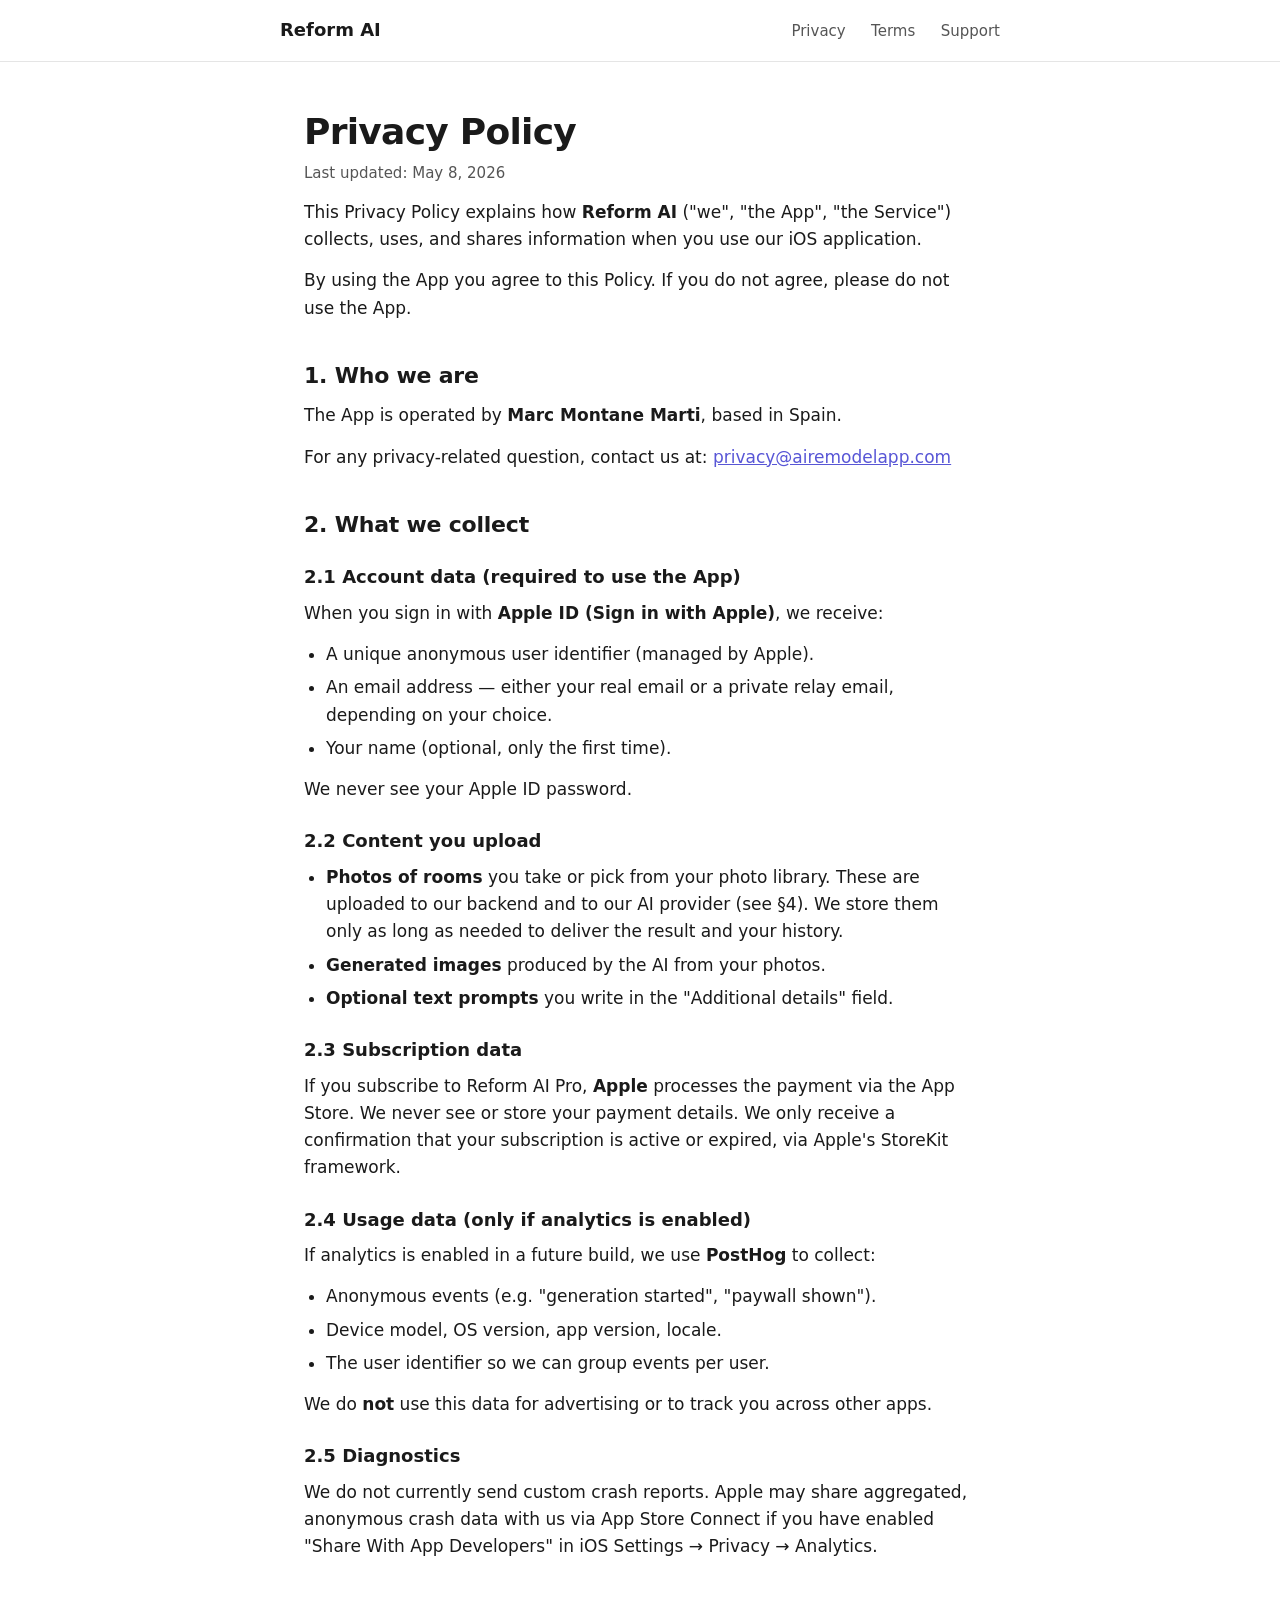
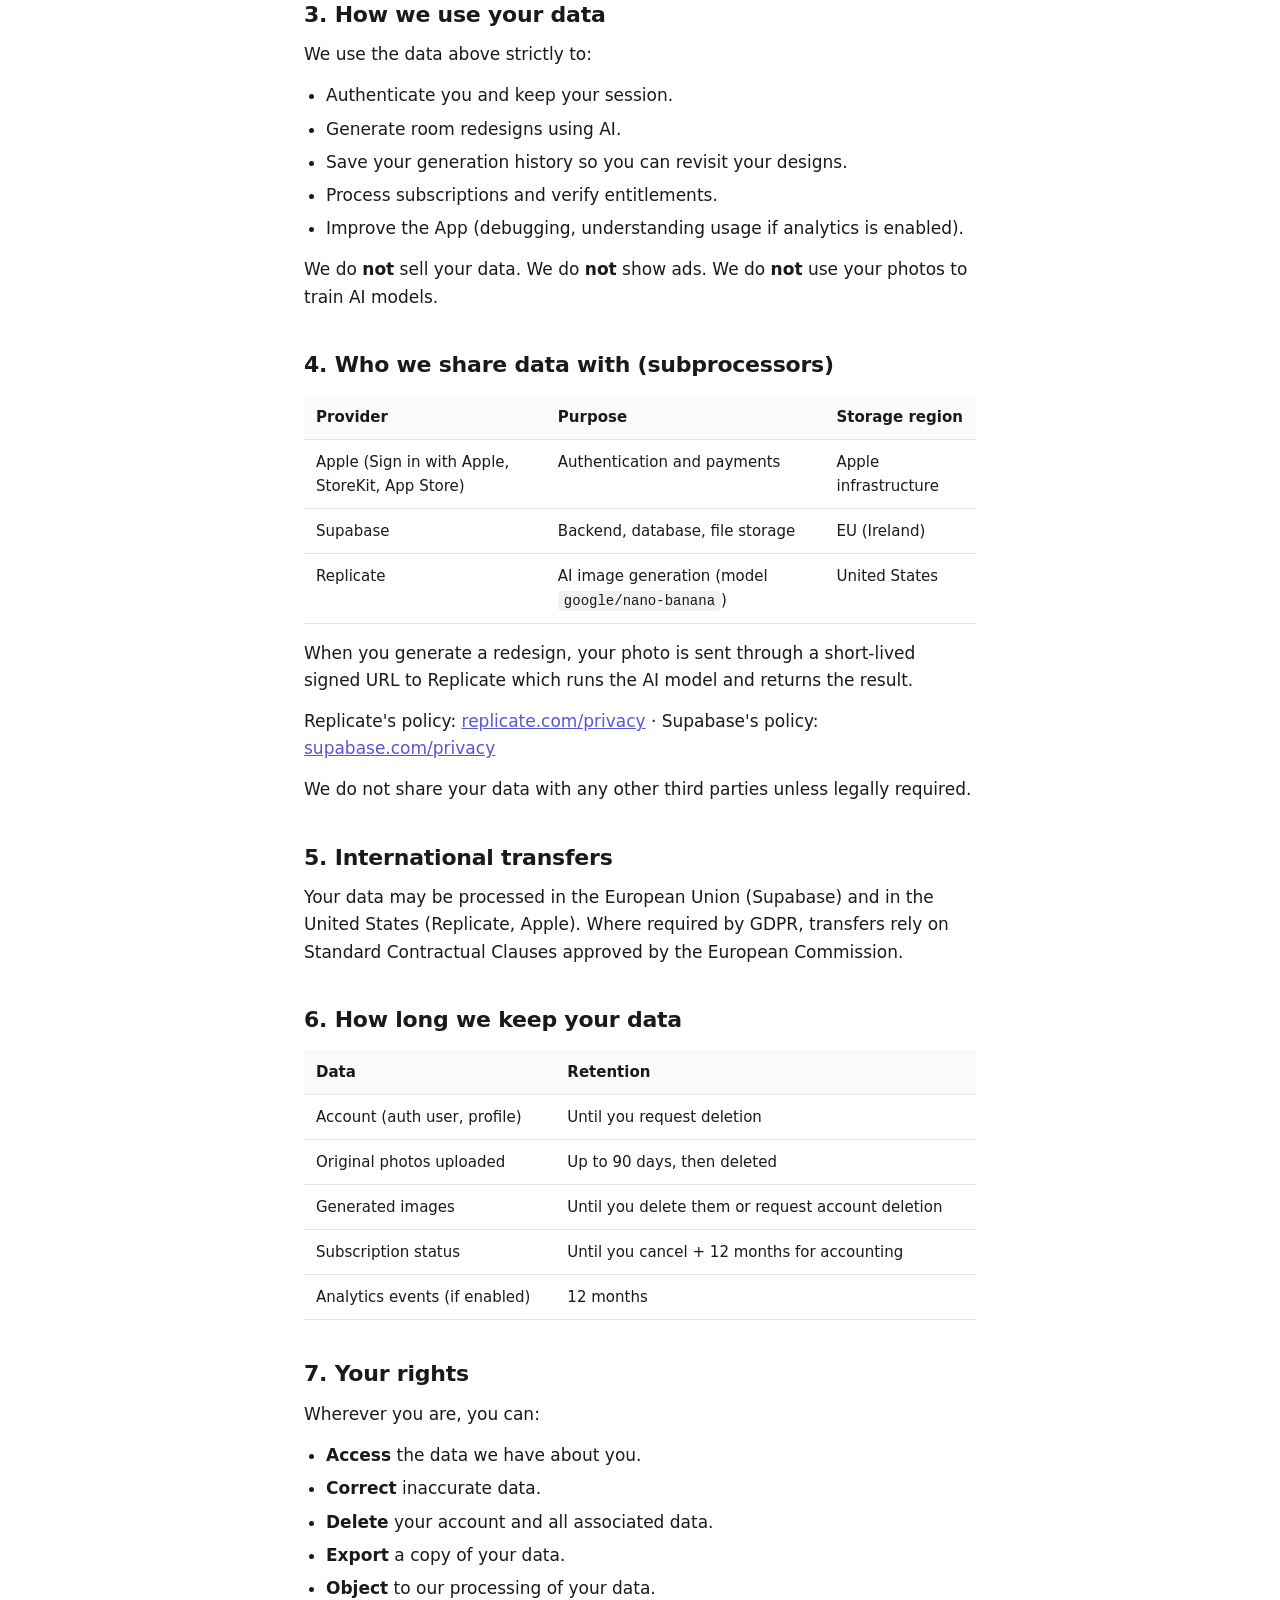
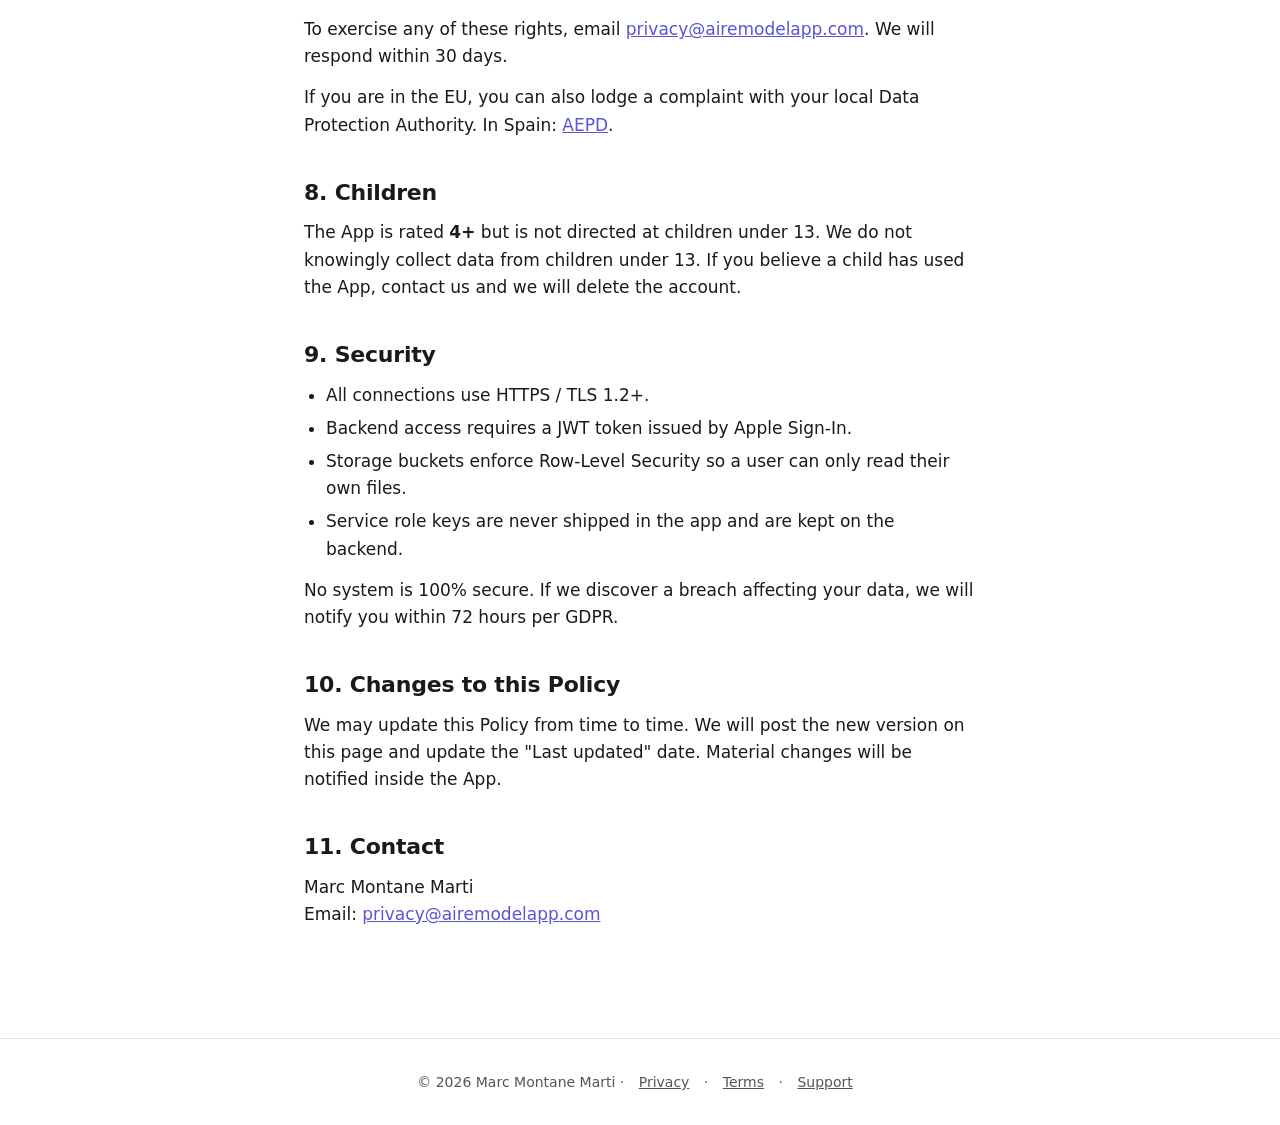
==== privacy.html @ 20fbcc5d "Initial public marketing site for Reform AI" ====
<!DOCTYPE html>
<html lang="en">
<head>
  <meta charset="UTF-8">
  <meta name="viewport" content="width=device-width, initial-scale=1.0">
  <title>Privacy Policy — Reform AI</title>
  <link rel="stylesheet" href="style.css">
</head>
<body>
  <header class="site-header">
    <div class="inner">
      <a href="index.html" class="brand">Reform AI</a>
      <nav>
        <a href="privacy.html">Privacy</a>
        <a href="terms.html">Terms</a>
        <a href="support.html">Support</a>
      </nav>
    </div>
  </header>

  <main class="container">
    <h1>Privacy Policy</h1>
    <p class="muted">Last updated: May 8, 2026</p>

    <p>This Privacy Policy explains how <strong>Reform AI</strong> ("we", "the App", "the Service") collects, uses, and shares information when you use our iOS application.</p>
    <p>By using the App you agree to this Policy. If you do not agree, please do not use the App.</p>

    <h2>1. Who we are</h2>
    <p>The App is operated by <strong>Marc Montane Marti</strong>, based in Spain.</p>
    <p>For any privacy-related question, contact us at: <a href="mailto:privacy@airemodelapp.com">privacy@airemodelapp.com</a></p>

    <h2>2. What we collect</h2>

    <h3>2.1 Account data (required to use the App)</h3>
    <p>When you sign in with <strong>Apple ID (Sign in with Apple)</strong>, we receive:</p>
    <ul>
      <li>A unique anonymous user identifier (managed by Apple).</li>
      <li>An email address — either your real email or a private relay email, depending on your choice.</li>
      <li>Your name (optional, only the first time).</li>
    </ul>
    <p>We never see your Apple ID password.</p>

    <h3>2.2 Content you upload</h3>
    <ul>
      <li><strong>Photos of rooms</strong> you take or pick from your photo library. These are uploaded to our backend and to our AI provider (see §4). We store them only as long as needed to deliver the result and your history.</li>
      <li><strong>Generated images</strong> produced by the AI from your photos.</li>
      <li><strong>Optional text prompts</strong> you write in the "Additional details" field.</li>
    </ul>

    <h3>2.3 Subscription data</h3>
    <p>If you subscribe to Reform AI Pro, <strong>Apple</strong> processes the payment via the App Store. We never see or store your payment details. We only receive a confirmation that your subscription is active or expired, via Apple's StoreKit framework.</p>

    <h3>2.4 Usage data (only if analytics is enabled)</h3>
    <p>If analytics is enabled in a future build, we use <strong>PostHog</strong> to collect:</p>
    <ul>
      <li>Anonymous events (e.g. "generation started", "paywall shown").</li>
      <li>Device model, OS version, app version, locale.</li>
      <li>The user identifier so we can group events per user.</li>
    </ul>
    <p>We do <strong>not</strong> use this data for advertising or to track you across other apps.</p>

    <h3>2.5 Diagnostics</h3>
    <p>We do not currently send custom crash reports. Apple may share aggregated, anonymous crash data with us via App Store Connect if you have enabled "Share With App Developers" in iOS Settings → Privacy → Analytics.</p>

    <h2>3. How we use your data</h2>
    <p>We use the data above strictly to:</p>
    <ul>
      <li>Authenticate you and keep your session.</li>
      <li>Generate room redesigns using AI.</li>
      <li>Save your generation history so you can revisit your designs.</li>
      <li>Process subscriptions and verify entitlements.</li>
      <li>Improve the App (debugging, understanding usage if analytics is enabled).</li>
    </ul>
    <p>We do <strong>not</strong> sell your data. We do <strong>not</strong> show ads. We do <strong>not</strong> use your photos to train AI models.</p>

    <h2>4. Who we share data with (subprocessors)</h2>
    <table>
      <thead>
        <tr><th>Provider</th><th>Purpose</th><th>Storage region</th></tr>
      </thead>
      <tbody>
        <tr><td>Apple (Sign in with Apple, StoreKit, App Store)</td><td>Authentication and payments</td><td>Apple infrastructure</td></tr>
        <tr><td>Supabase</td><td>Backend, database, file storage</td><td>EU (Ireland)</td></tr>
        <tr><td>Replicate</td><td>AI image generation (model <code>google/nano-banana</code>)</td><td>United States</td></tr>
      </tbody>
    </table>
    <p>When you generate a redesign, your photo is sent through a short-lived signed URL to Replicate which runs the AI model and returns the result.</p>
    <p>Replicate's policy: <a href="https://replicate.com/privacy">replicate.com/privacy</a> · Supabase's policy: <a href="https://supabase.com/privacy">supabase.com/privacy</a></p>
    <p>We do not share your data with any other third parties unless legally required.</p>

    <h2>5. International transfers</h2>
    <p>Your data may be processed in the European Union (Supabase) and in the United States (Replicate, Apple). Where required by GDPR, transfers rely on Standard Contractual Clauses approved by the European Commission.</p>

    <h2>6. How long we keep your data</h2>
    <table>
      <thead><tr><th>Data</th><th>Retention</th></tr></thead>
      <tbody>
        <tr><td>Account (auth user, profile)</td><td>Until you request deletion</td></tr>
        <tr><td>Original photos uploaded</td><td>Up to 90 days, then deleted</td></tr>
        <tr><td>Generated images</td><td>Until you delete them or request account deletion</td></tr>
        <tr><td>Subscription status</td><td>Until you cancel + 12 months for accounting</td></tr>
        <tr><td>Analytics events (if enabled)</td><td>12 months</td></tr>
      </tbody>
    </table>

    <h2>7. Your rights</h2>
    <p>Wherever you are, you can:</p>
    <ul>
      <li><strong>Access</strong> the data we have about you.</li>
      <li><strong>Correct</strong> inaccurate data.</li>
      <li><strong>Delete</strong> your account and all associated data.</li>
      <li><strong>Export</strong> a copy of your data.</li>
      <li><strong>Object</strong> to our processing of your data.</li>
    </ul>
    <p>To exercise any of these rights, email <a href="mailto:privacy@airemodelapp.com">privacy@airemodelapp.com</a>. We will respond within 30 days.</p>
    <p>If you are in the EU, you can also lodge a complaint with your local Data Protection Authority. In Spain: <a href="https://www.aepd.es">AEPD</a>.</p>

    <h2>8. Children</h2>
    <p>The App is rated <strong>4+</strong> but is not directed at children under 13. We do not knowingly collect data from children under 13. If you believe a child has used the App, contact us and we will delete the account.</p>

    <h2>9. Security</h2>
    <ul>
      <li>All connections use HTTPS / TLS 1.2+.</li>
      <li>Backend access requires a JWT token issued by Apple Sign-In.</li>
      <li>Storage buckets enforce Row-Level Security so a user can only read their own files.</li>
      <li>Service role keys are never shipped in the app and are kept on the backend.</li>
    </ul>
    <p>No system is 100% secure. If we discover a breach affecting your data, we will notify you within 72 hours per GDPR.</p>

    <h2>10. Changes to this Policy</h2>
    <p>We may update this Policy from time to time. We will post the new version on this page and update the "Last updated" date. Material changes will be notified inside the App.</p>

    <h2>11. Contact</h2>
    <p>Marc Montane Marti<br>Email: <a href="mailto:privacy@airemodelapp.com">privacy@airemodelapp.com</a></p>
  </main>

  <footer class="site-footer">
    © 2026 Marc Montane Marti ·
    <a href="privacy.html">Privacy</a> ·
    <a href="terms.html">Terms</a> ·
    <a href="support.html">Support</a>
  </footer>
</body>
</html>
---- style.css ----
/* Shared stylesheet for AI Remodel marketing pages */
:root {
  --bg: #ffffff;
  --fg: #1a1a1a;
  --fg-muted: #555;
  --accent: #5856d6;
  --border: #e5e5e5;
  --max-width: 720px;
  --radius: 12px;
  --font-body: -apple-system, BlinkMacSystemFont, "SF Pro Text", "Segoe UI", system-ui, sans-serif;
  --font-display: -apple-system, BlinkMacSystemFont, "SF Pro Display", system-ui, sans-serif;
}

@media (prefers-color-scheme: dark) {
  :root {
    --bg: #111;
    --fg: #f2f2f2;
    --fg-muted: #aaa;
    --border: #2a2a2a;
  }
}

* { box-sizing: border-box; }

html { -webkit-text-size-adjust: 100%; }

body {
  margin: 0;
  padding: 0;
  font-family: var(--font-body);
  font-size: 17px;
  line-height: 1.6;
  color: var(--fg);
  background: var(--bg);
}

.container {
  max-width: var(--max-width);
  margin: 0 auto;
  padding: 48px 24px 96px;
}

header.site-header {
  border-bottom: 1px solid var(--border);
  padding: 16px 24px;
  position: sticky;
  top: 0;
  background: var(--bg);
  z-index: 10;
}

header.site-header .inner {
  max-width: var(--max-width);
  margin: 0 auto;
  display: flex;
  justify-content: space-between;
  align-items: center;
  gap: 16px;
}

header.site-header a.brand {
  font-family: var(--font-display);
  font-weight: 700;
  font-size: 18px;
  color: var(--fg);
  text-decoration: none;
}

header.site-header nav a {
  color: var(--fg-muted);
  text-decoration: none;
  margin-left: 20px;
  font-size: 15px;
}

header.site-header nav a:hover { color: var(--accent); }

h1 {
  font-family: var(--font-display);
  font-size: 36px;
  line-height: 1.2;
  margin: 0 0 8px;
  letter-spacing: -0.02em;
}

h2 {
  font-family: var(--font-display);
  font-size: 22px;
  line-height: 1.3;
  margin: 40px 0 12px;
  letter-spacing: -0.01em;
}

h3 {
  font-size: 18px;
  margin: 24px 0 8px;
}

p, ul, ol {
  margin: 0 0 14px;
  color: var(--fg);
}

ul, ol { padding-left: 22px; }

li + li { margin-top: 6px; }

a { color: var(--accent); }

.muted { color: var(--fg-muted); font-size: 15px; }

.lead {
  font-size: 19px;
  color: var(--fg-muted);
  margin-bottom: 32px;
}

table {
  width: 100%;
  border-collapse: collapse;
  margin: 16px 0;
  font-size: 15px;
}

th, td {
  text-align: left;
  padding: 10px 12px;
  border-bottom: 1px solid var(--border);
  vertical-align: top;
}

th {
  font-weight: 600;
  background: rgba(0,0,0,0.02);
}

@media (prefers-color-scheme: dark) {
  th { background: rgba(255,255,255,0.03); }
}

code {
  font-family: ui-monospace, "SF Mono", Menlo, monospace;
  background: rgba(0,0,0,0.05);
  padding: 2px 6px;
  border-radius: 4px;
  font-size: 14px;
}

@media (prefers-color-scheme: dark) {
  code { background: rgba(255,255,255,0.08); }
}

hr {
  border: 0;
  border-top: 1px solid var(--border);
  margin: 32px 0;
}

footer.site-footer {
  border-top: 1px solid var(--border);
  padding: 32px 24px;
  text-align: center;
  color: var(--fg-muted);
  font-size: 14px;
}

footer.site-footer a {
  color: var(--fg-muted);
  margin: 0 10px;
}

.hero {
  text-align: center;
  padding: 64px 0 32px;
}

.hero .badge {
  display: inline-block;
  font-size: 13px;
  font-weight: 600;
  background: linear-gradient(90deg, #ff6b6b, #ffa94d, #ffd43b);
  -webkit-background-clip: text;
  background-clip: text;
  color: transparent;
  letter-spacing: 0.04em;
  text-transform: uppercase;
  margin-bottom: 16px;
}

.cta {
  display: inline-block;
  background: #000;
  color: #fff;
  padding: 12px 24px;
  border-radius: var(--radius);
  text-decoration: none;
  font-weight: 600;
  margin-top: 24px;
}

@media (prefers-color-scheme: dark) {
  .cta { background: #fff; color: #000; }
}
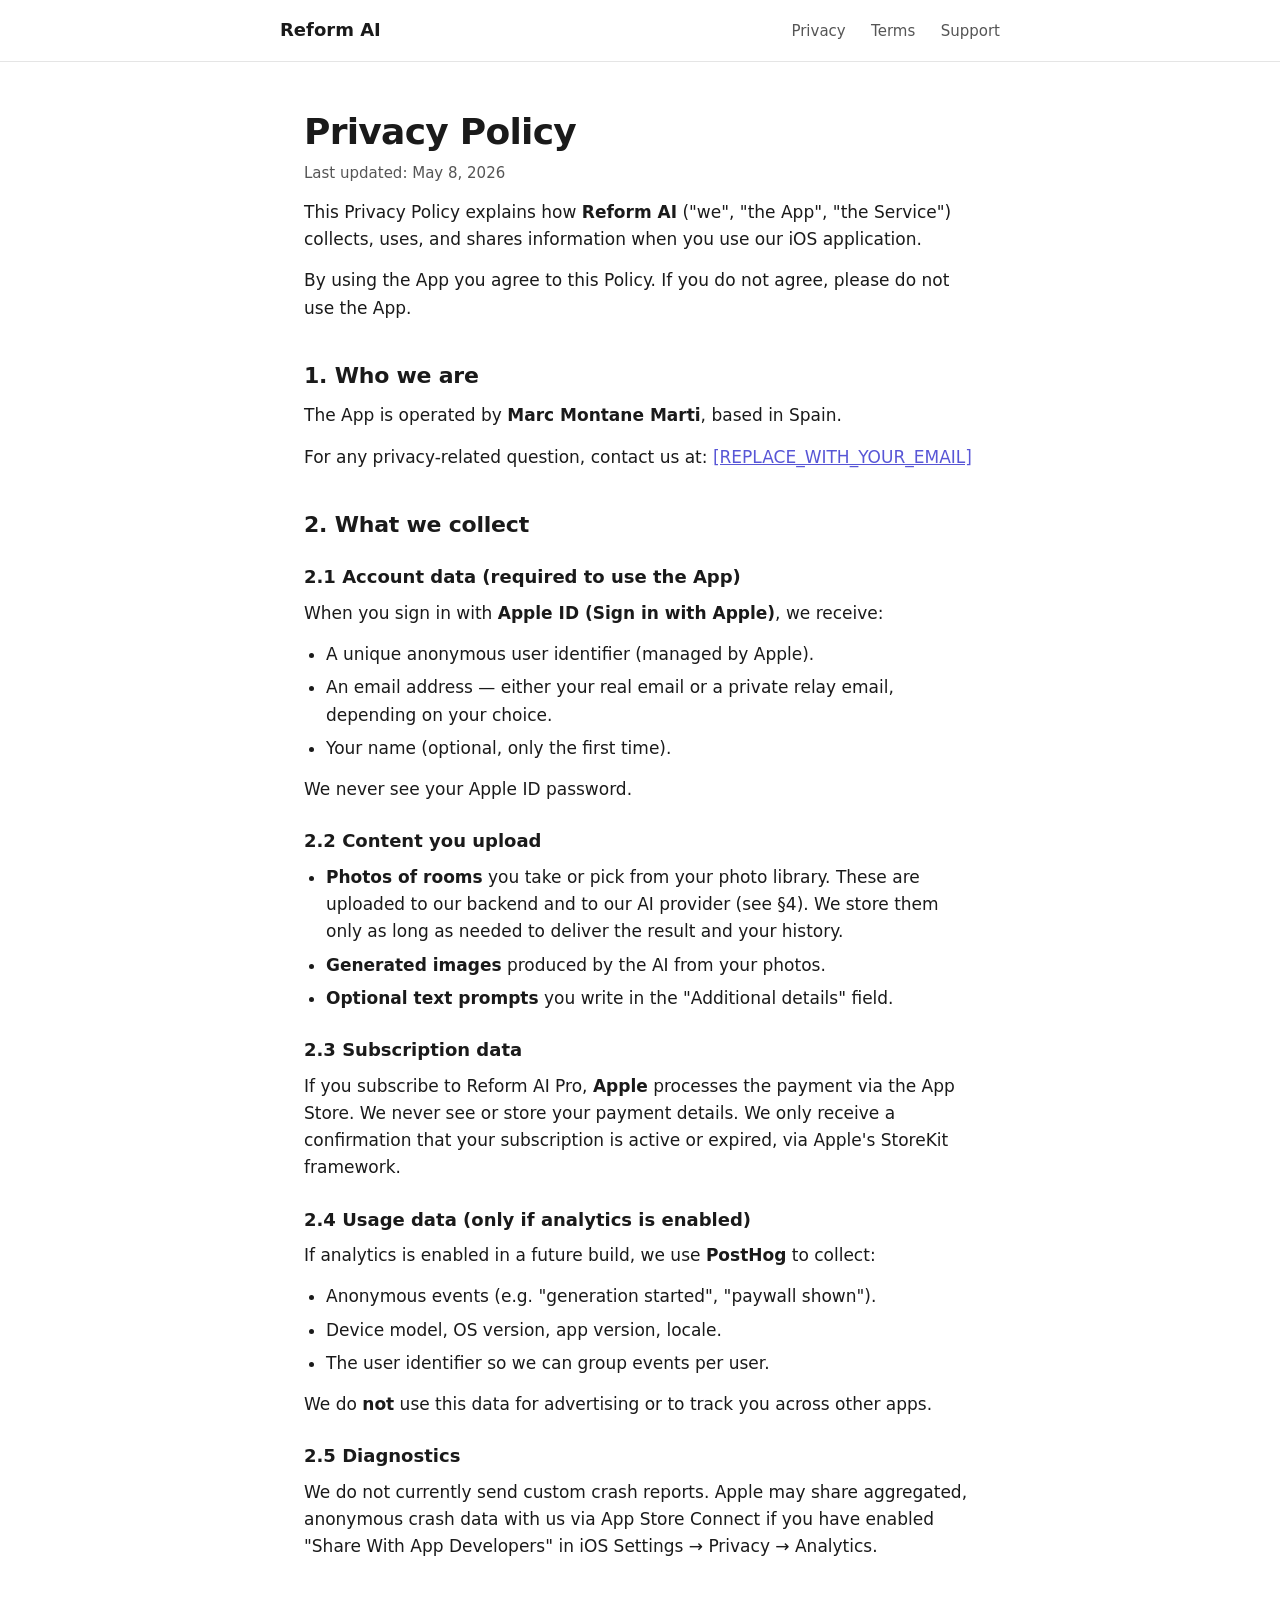
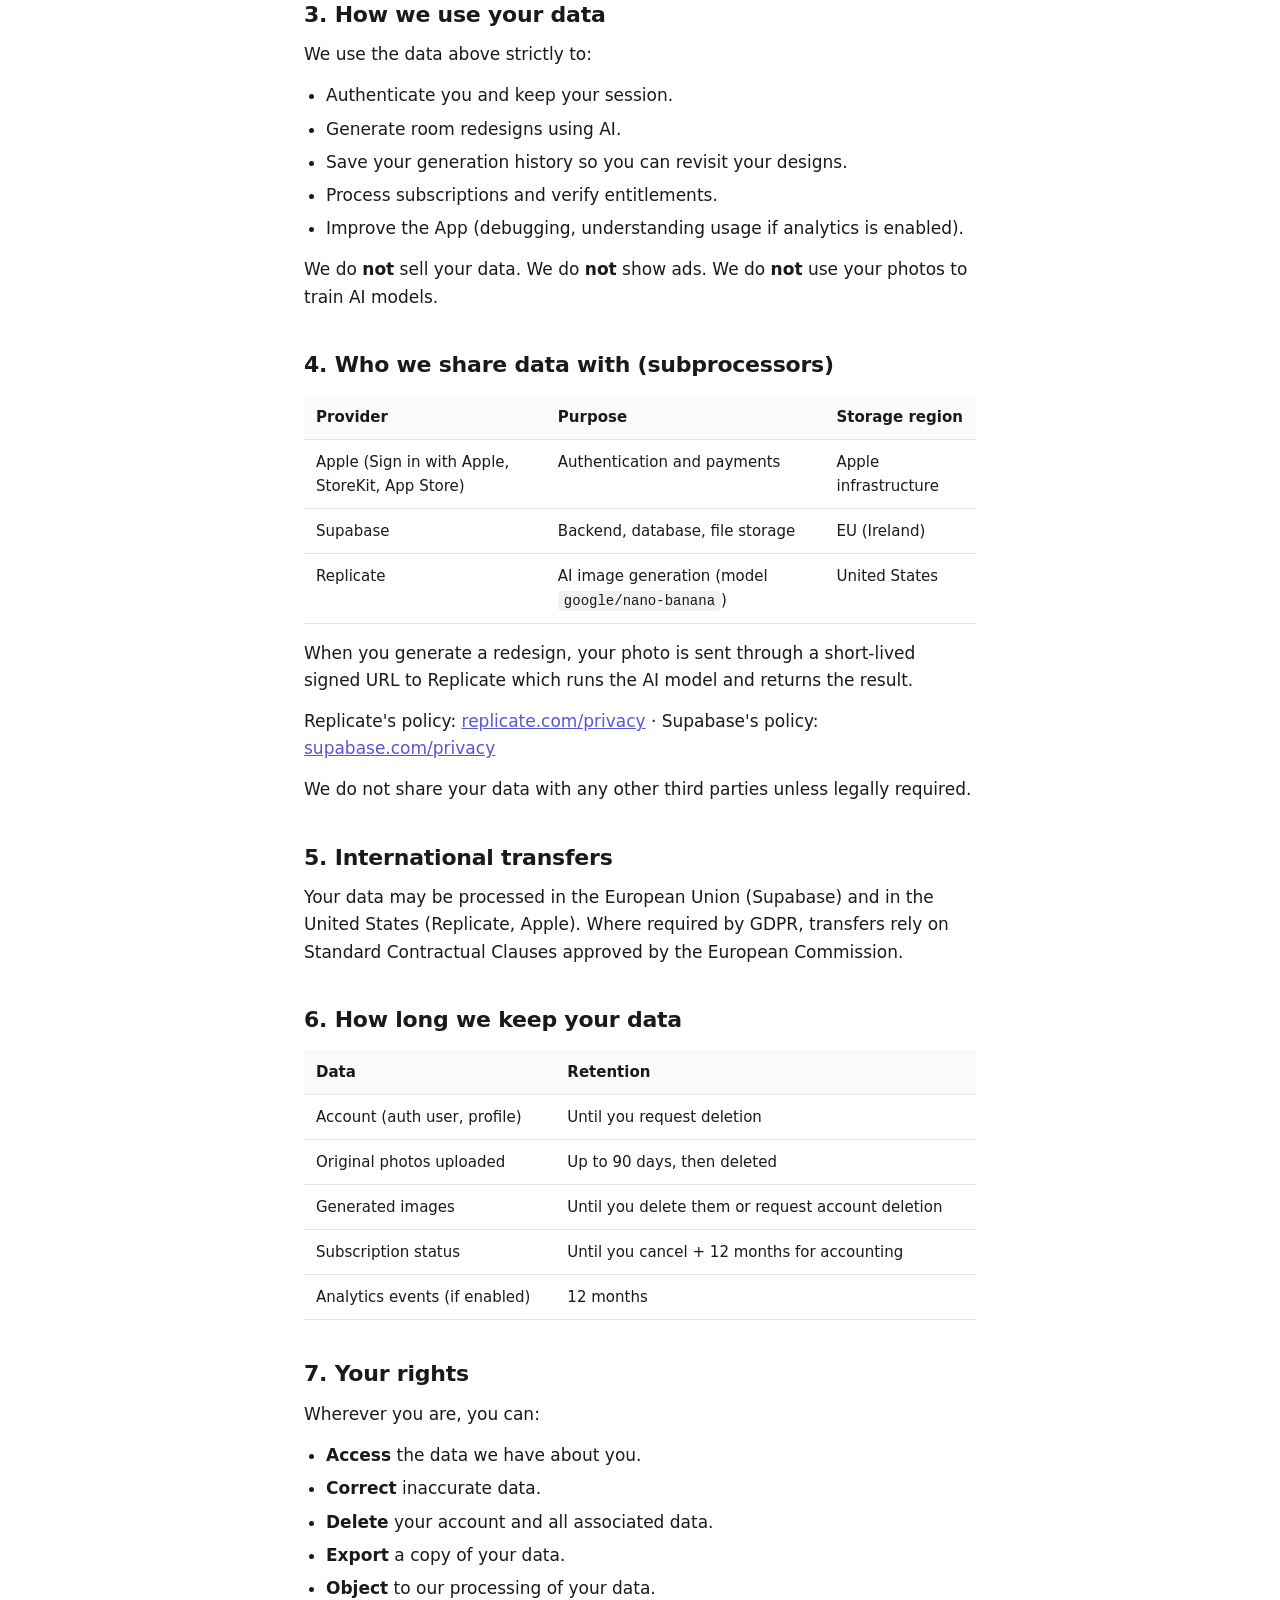
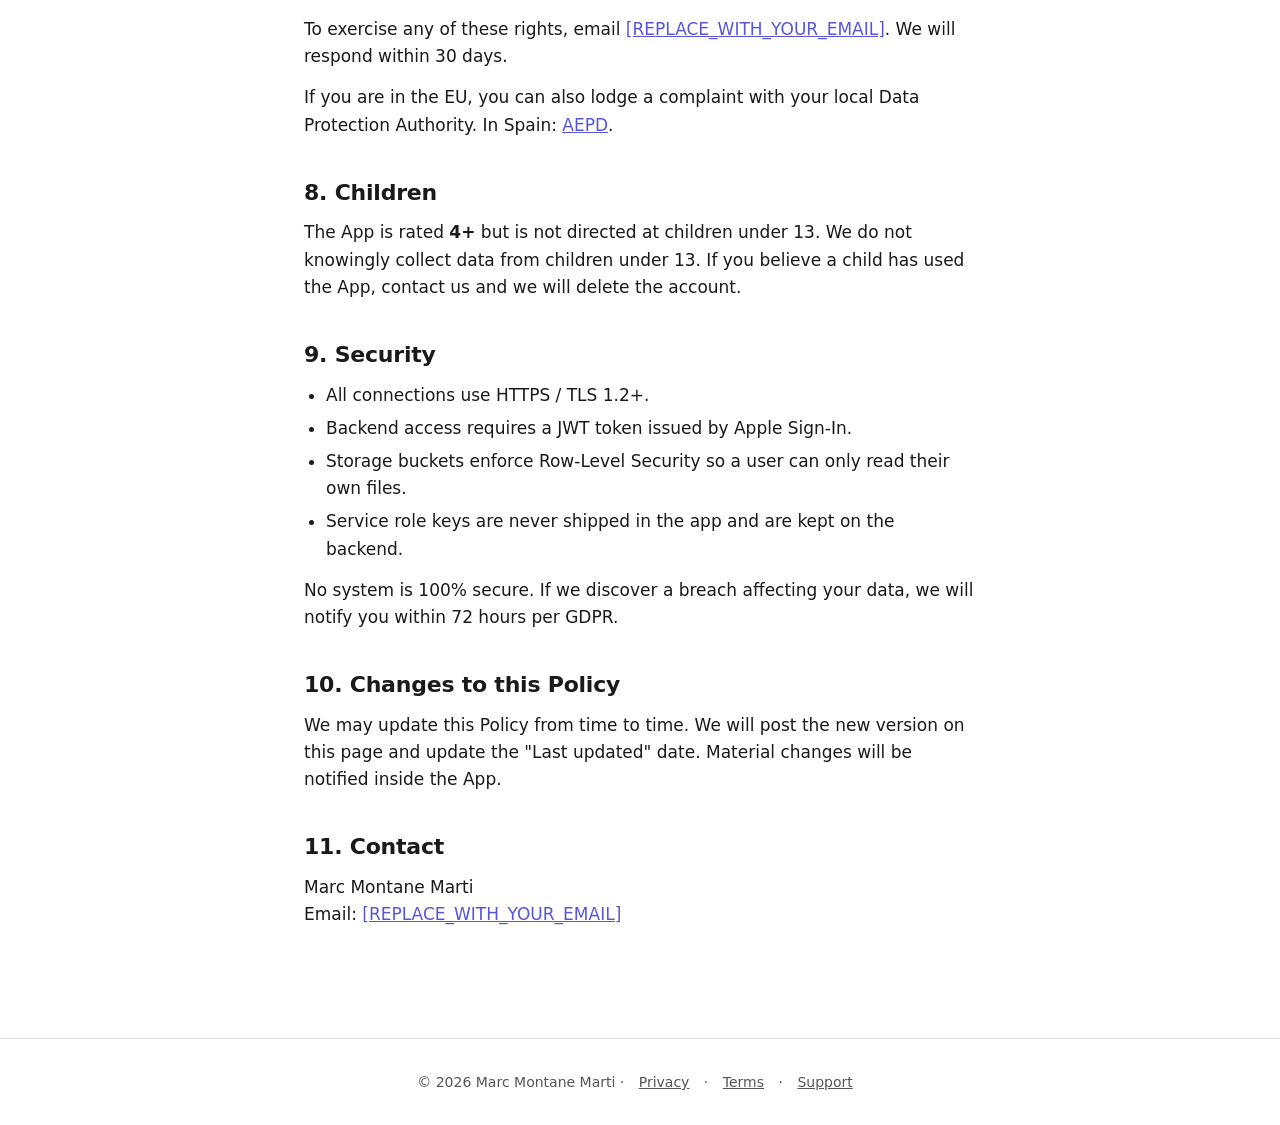
==== commit b32efb6d: "Update pricing: weekly .99, monthly .99, yearly .99" ====
--- a/privacy.html
+++ b/privacy.html
@@ -27,7 +27,7 @@
 
     <h2>1. Who we are</h2>
     <p>The App is operated by <strong>Marc Montane Marti</strong>, based in Spain.</p>
-    <p>For any privacy-related question, contact us at: <a href="mailto:privacy@airemodelapp.com">privacy@airemodelapp.com</a></p>
+    <p>For any privacy-related question, contact us at: <a href="mailto:[REPLACE_WITH_YOUR_EMAIL]">[REPLACE_WITH_YOUR_EMAIL]</a></p>
 
     <h2>2. What we collect</h2>
 
@@ -112,7 +112,7 @@
       <li><strong>Export</strong> a copy of your data.</li>
       <li><strong>Object</strong> to our processing of your data.</li>
     </ul>
-    <p>To exercise any of these rights, email <a href="mailto:privacy@airemodelapp.com">privacy@airemodelapp.com</a>. We will respond within 30 days.</p>
+    <p>To exercise any of these rights, email <a href="mailto:[REPLACE_WITH_YOUR_EMAIL]">[REPLACE_WITH_YOUR_EMAIL]</a>. We will respond within 30 days.</p>
     <p>If you are in the EU, you can also lodge a complaint with your local Data Protection Authority. In Spain: <a href="https://www.aepd.es">AEPD</a>.</p>
 
     <h2>8. Children</h2>
@@ -131,7 +131,7 @@
     <p>We may update this Policy from time to time. We will post the new version on this page and update the "Last updated" date. Material changes will be notified inside the App.</p>
 
     <h2>11. Contact</h2>
-    <p>Marc Montane Marti<br>Email: <a href="mailto:privacy@airemodelapp.com">privacy@airemodelapp.com</a></p>
+    <p>Marc Montane Marti<br>Email: <a href="mailto:[REPLACE_WITH_YOUR_EMAIL]">[REPLACE_WITH_YOUR_EMAIL]</a></p>
   </main>
 
   <footer class="site-footer">
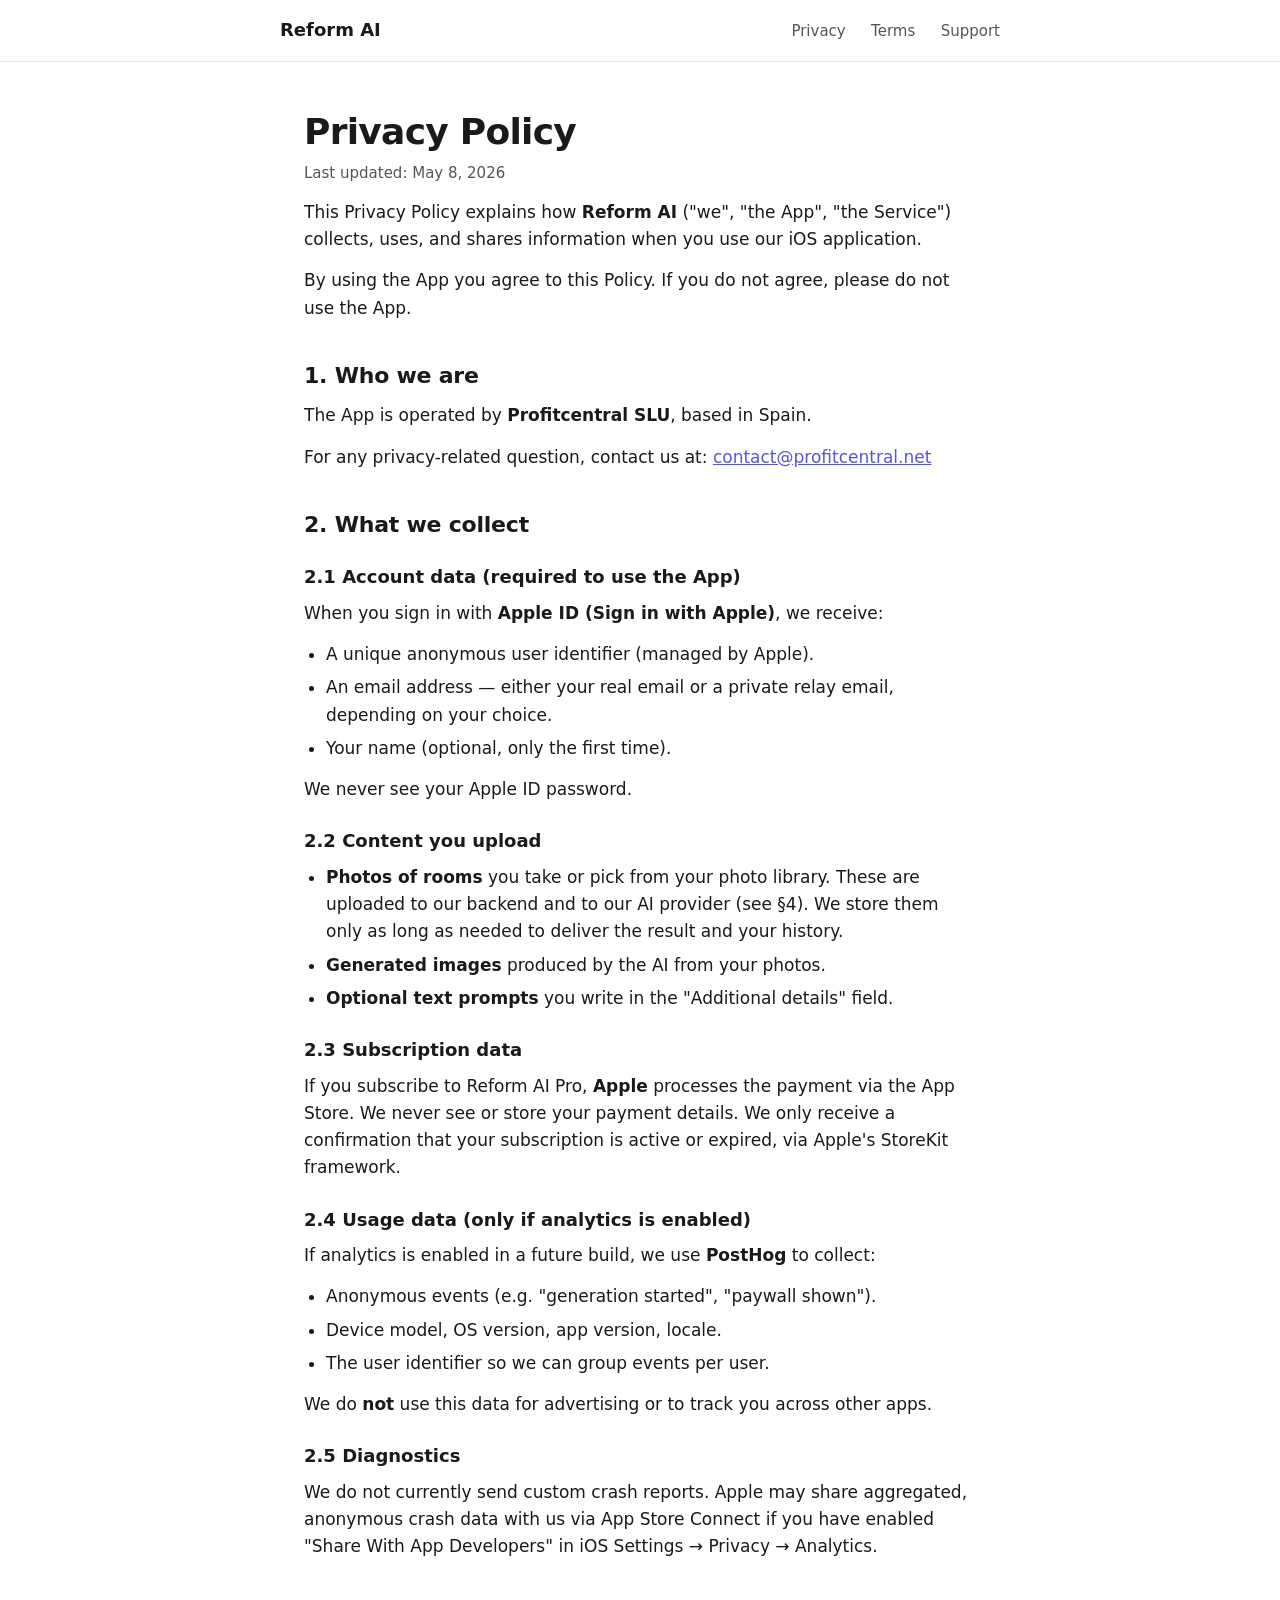
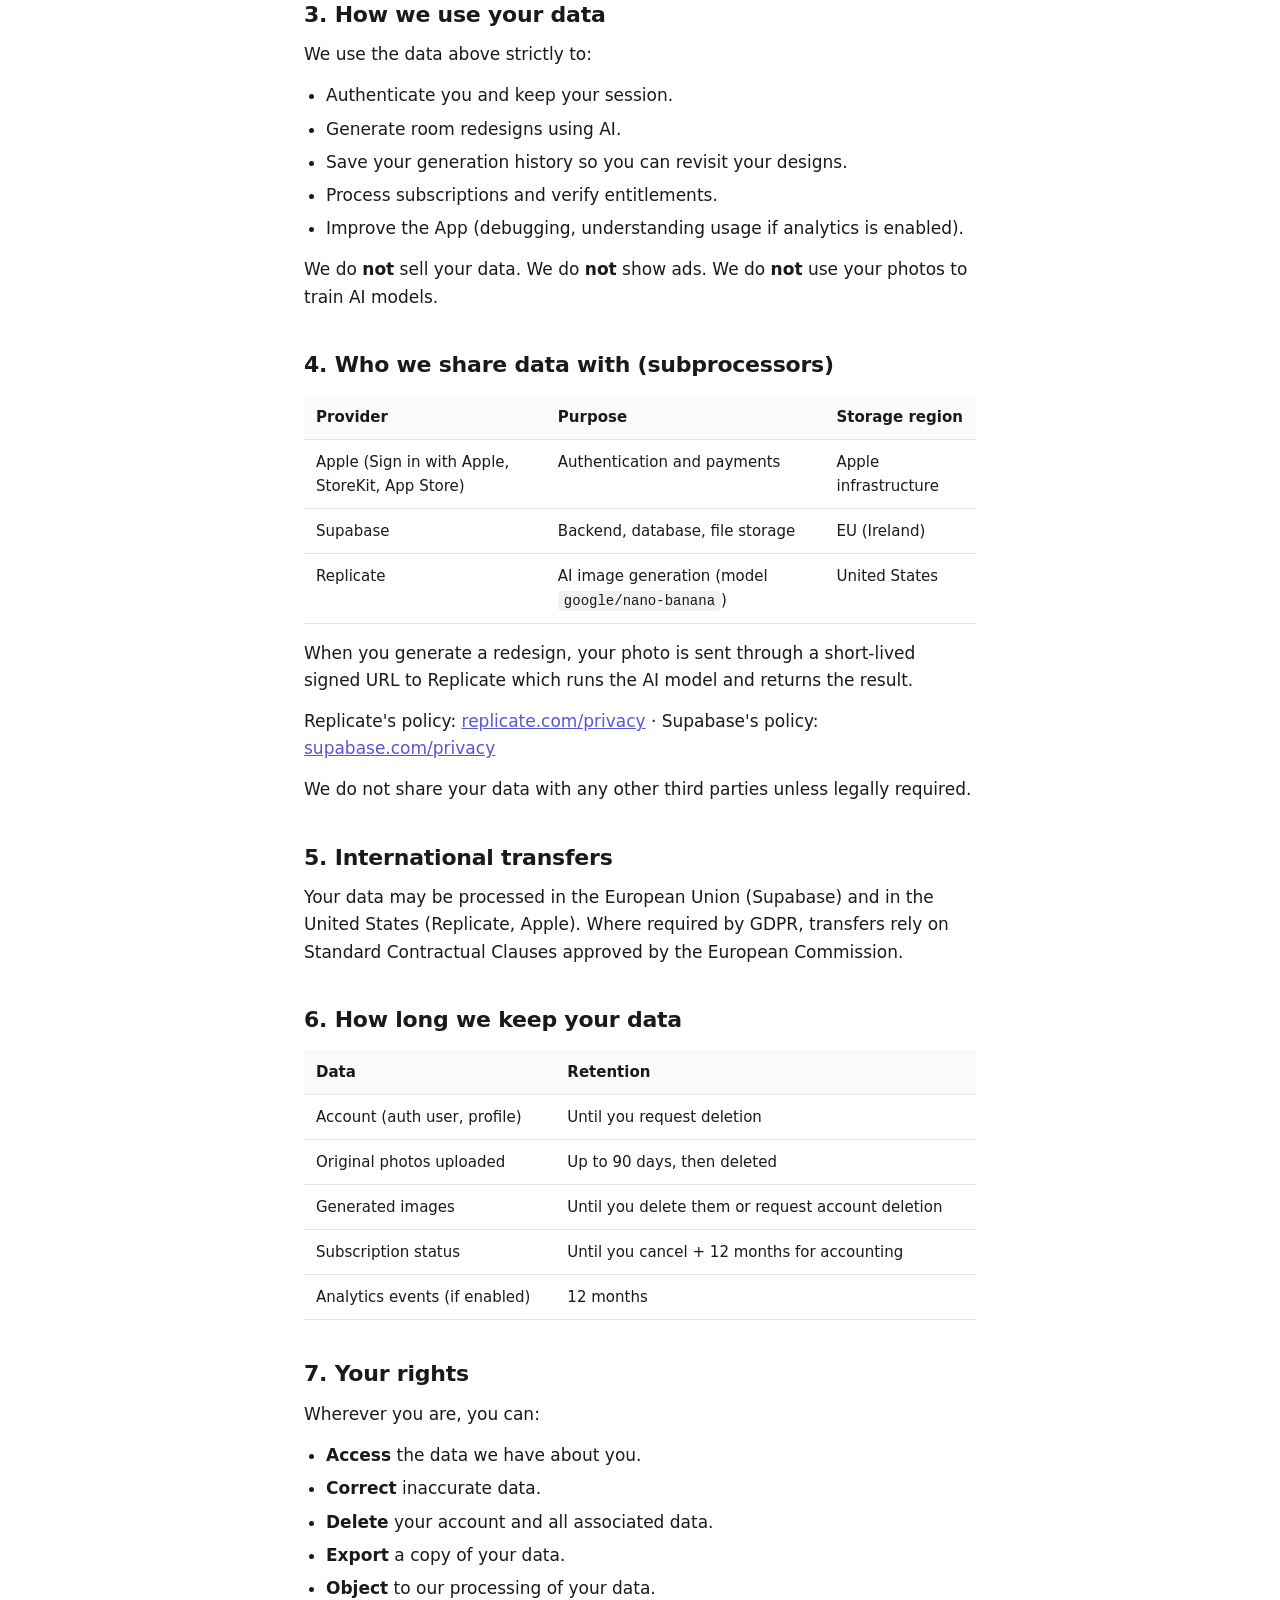
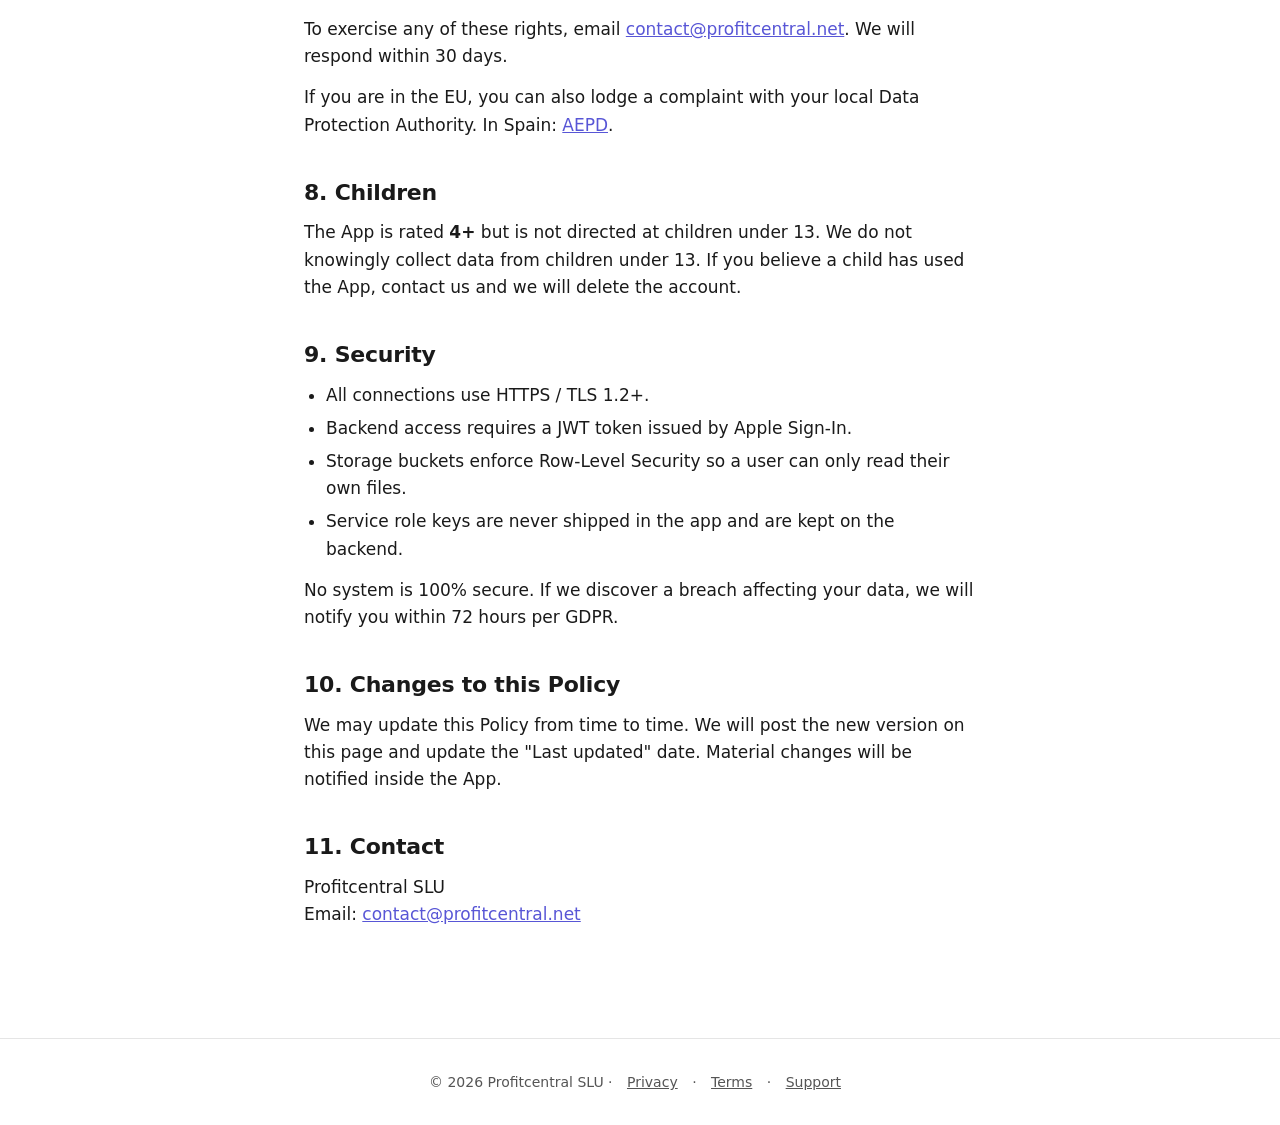
==== commit 0f2e5481: "Update contact email to contact@profitcentral.net Co-Authored-By: Claude Opus 4.8 <noreply@anthropic" ====
--- a/privacy.html
+++ b/privacy.html
@@ -26,8 +26,8 @@
     <p>By using the App you agree to this Policy. If you do not agree, please do not use the App.</p>
 
     <h2>1. Who we are</h2>
-    <p>The App is operated by <strong>Marc Montane Marti</strong>, based in Spain.</p>
-    <p>For any privacy-related question, contact us at: <a href="mailto:[REPLACE_WITH_YOUR_EMAIL]">[REPLACE_WITH_YOUR_EMAIL]</a></p>
+    <p>The App is operated by <strong>Profitcentral SLU</strong>, based in Spain.</p>
+    <p>For any privacy-related question, contact us at: <a href="mailto:contact@profitcentral.net">contact@profitcentral.net</a></p>
 
     <h2>2. What we collect</h2>
 
@@ -112,7 +112,7 @@
       <li><strong>Export</strong> a copy of your data.</li>
       <li><strong>Object</strong> to our processing of your data.</li>
     </ul>
-    <p>To exercise any of these rights, email <a href="mailto:[REPLACE_WITH_YOUR_EMAIL]">[REPLACE_WITH_YOUR_EMAIL]</a>. We will respond within 30 days.</p>
+    <p>To exercise any of these rights, email <a href="mailto:contact@profitcentral.net">contact@profitcentral.net</a>. We will respond within 30 days.</p>
     <p>If you are in the EU, you can also lodge a complaint with your local Data Protection Authority. In Spain: <a href="https://www.aepd.es">AEPD</a>.</p>
 
     <h2>8. Children</h2>
@@ -131,11 +131,11 @@
     <p>We may update this Policy from time to time. We will post the new version on this page and update the "Last updated" date. Material changes will be notified inside the App.</p>
 
     <h2>11. Contact</h2>
-    <p>Marc Montane Marti<br>Email: <a href="mailto:[REPLACE_WITH_YOUR_EMAIL]">[REPLACE_WITH_YOUR_EMAIL]</a></p>
+    <p>Profitcentral SLU<br>Email: <a href="mailto:contact@profitcentral.net">contact@profitcentral.net</a></p>
   </main>
 
   <footer class="site-footer">
-    © 2026 Marc Montane Marti ·
+    © 2026 Profitcentral SLU ·
     <a href="privacy.html">Privacy</a> ·
     <a href="terms.html">Terms</a> ·
     <a href="support.html">Support</a>
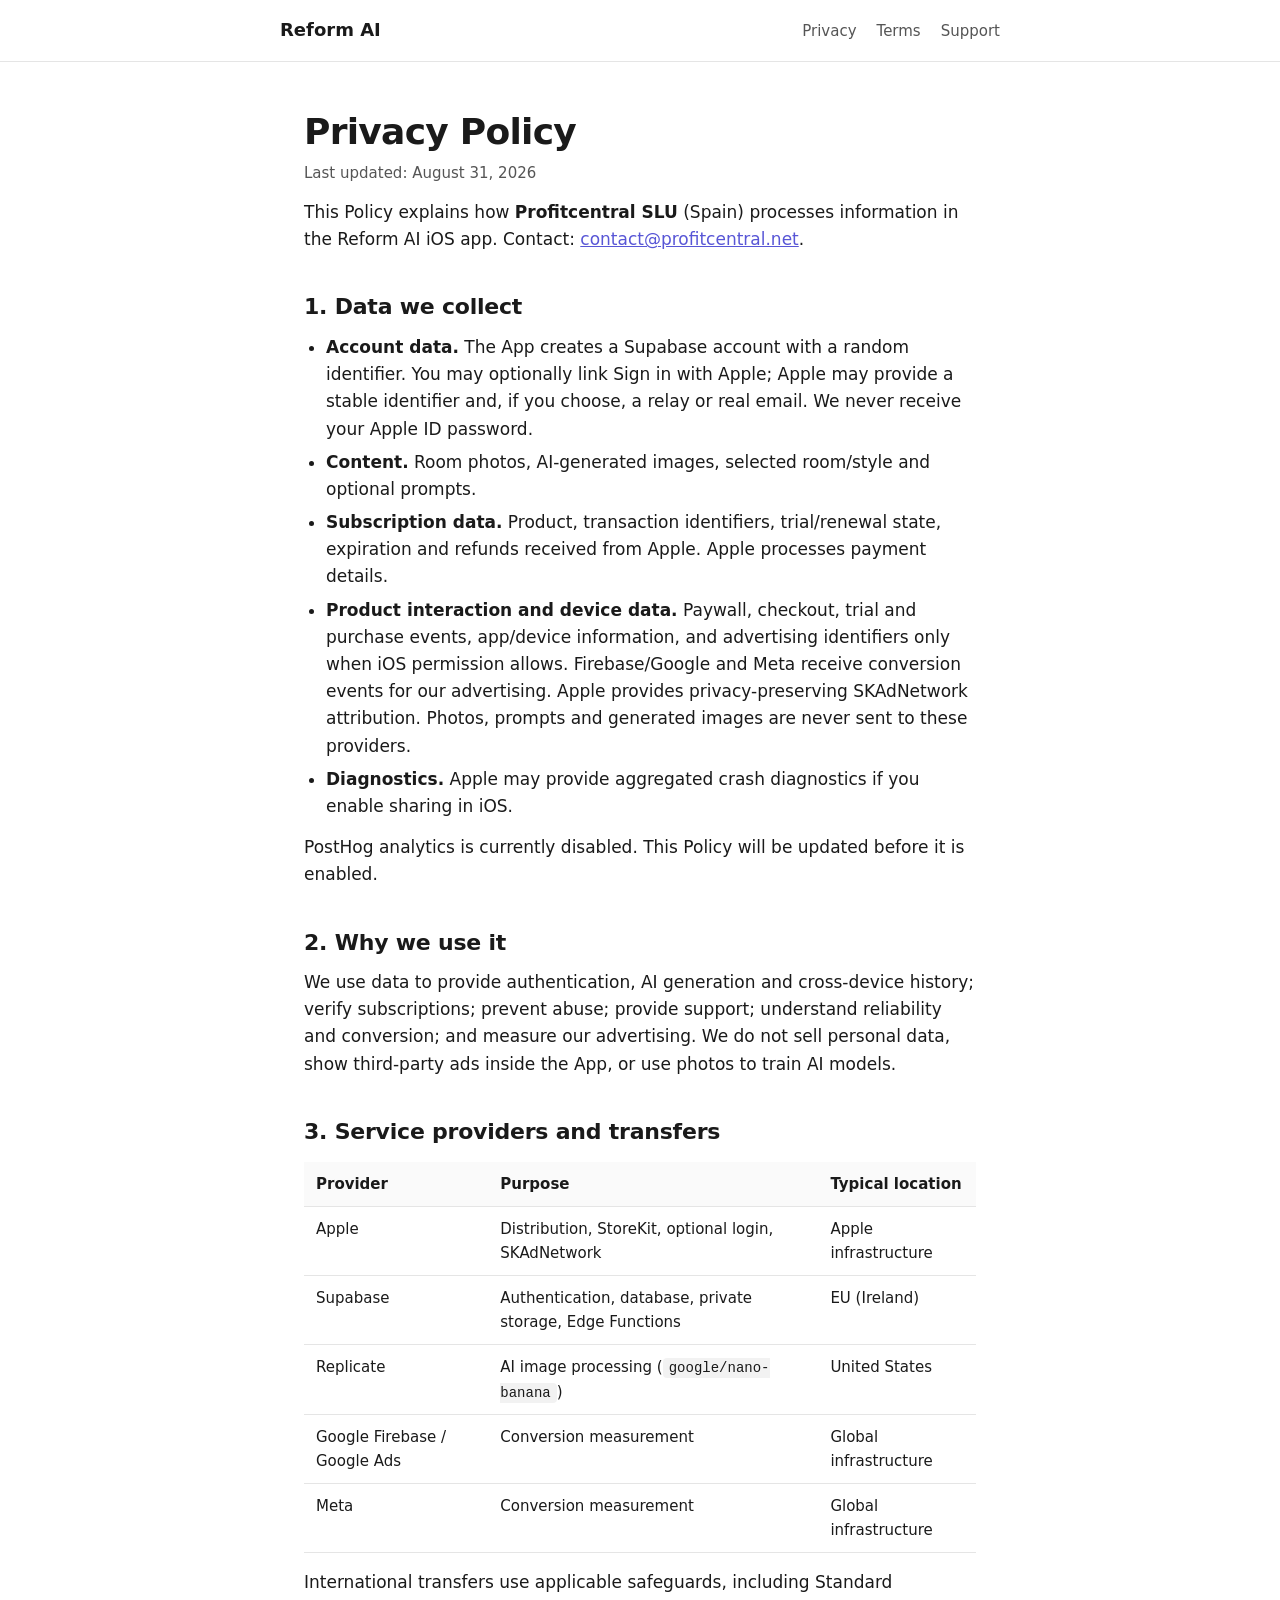
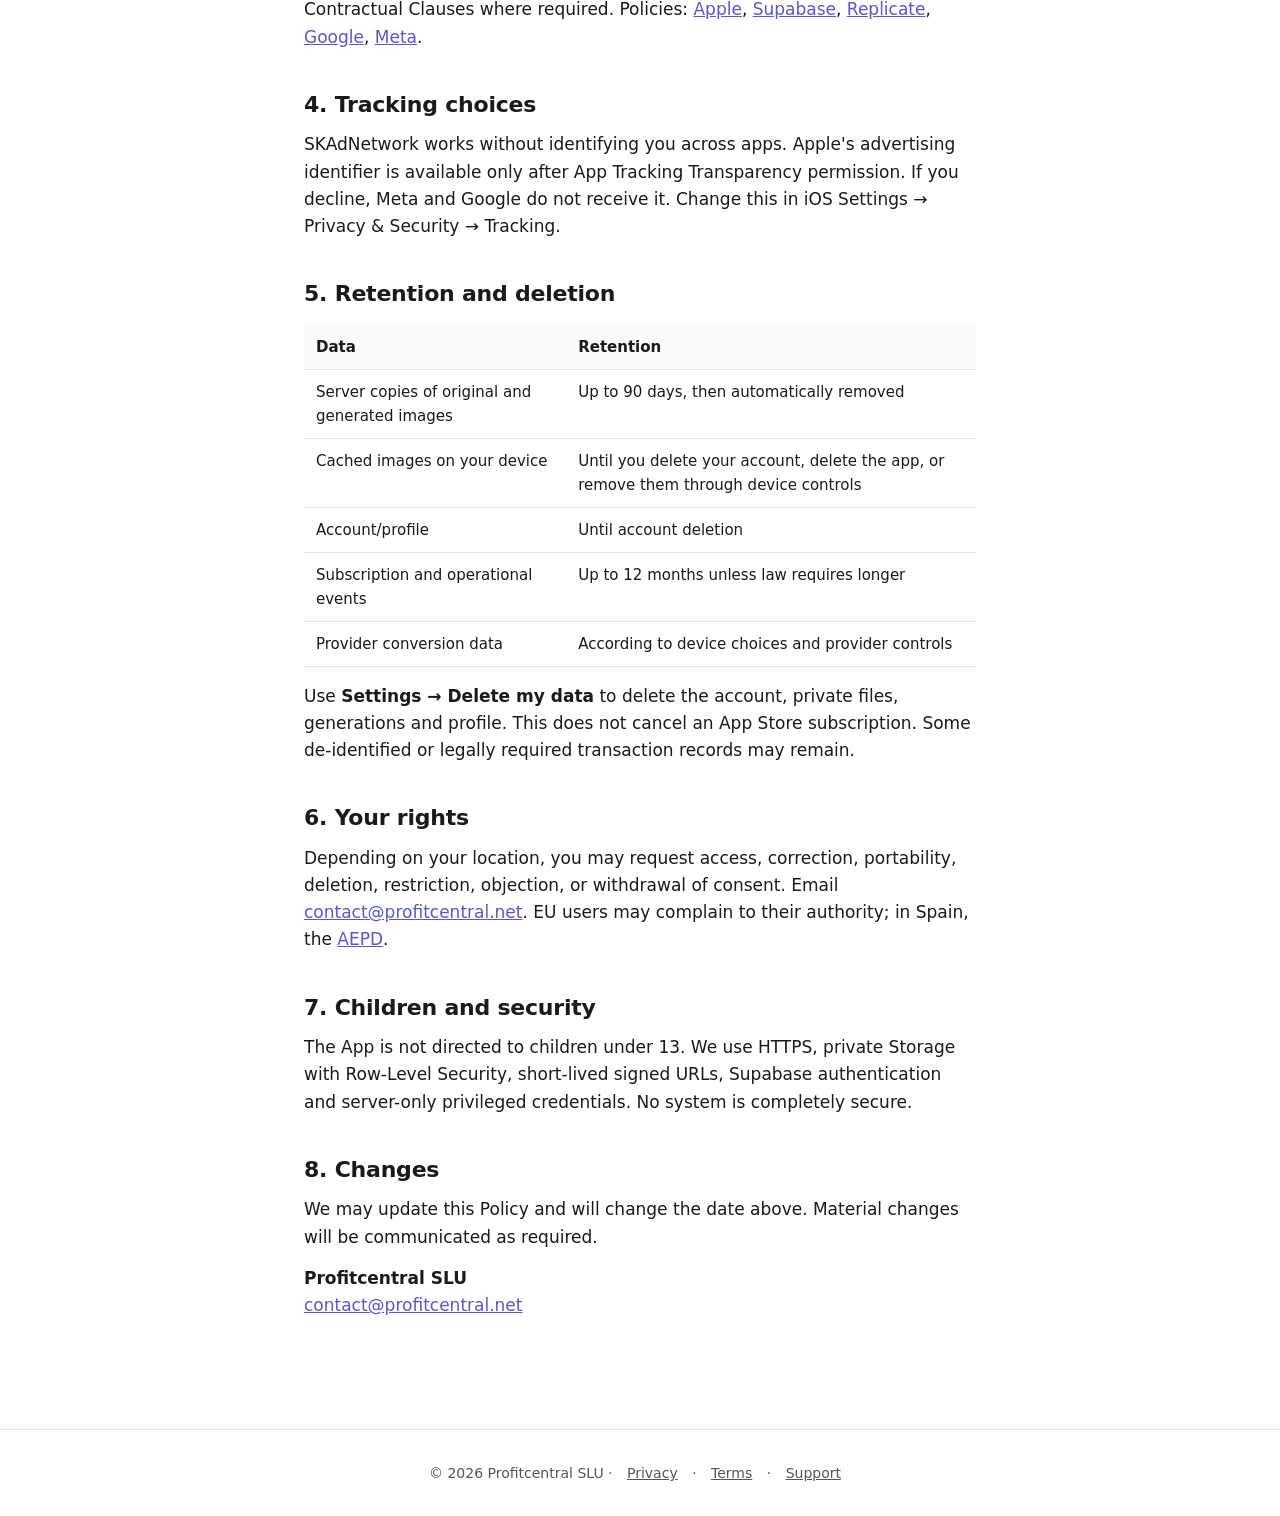
==== commit f2fdfee2: "Align privacy with current app data practices" ====
--- a/privacy.html
+++ b/privacy.html
@@ -1,144 +1,59 @@
 <!DOCTYPE html>
 <html lang="en">
 <head>
-  <meta charset="UTF-8">
-  <meta name="viewport" content="width=device-width, initial-scale=1.0">
-  <title>Privacy Policy — Reform AI</title>
-  <link rel="stylesheet" href="style.css">
+  <meta charset="UTF-8"><meta name="viewport" content="width=device-width, initial-scale=1.0">
+  <title>Privacy Policy — Reform AI</title><link rel="stylesheet" href="style.css">
 </head>
 <body>
-  <header class="site-header">
-    <div class="inner">
-      <a href="index.html" class="brand">Reform AI</a>
-      <nav>
-        <a href="privacy.html">Privacy</a>
-        <a href="terms.html">Terms</a>
-        <a href="support.html">Support</a>
-      </nav>
-    </div>
-  </header>
+  <header class="site-header"><div class="inner"><a href="index.html" class="brand">Reform AI</a><nav><a href="privacy.html">Privacy</a><a href="terms.html">Terms</a><a href="support.html">Support</a></nav></div></header>
+  <main class="container">
+    <h1>Privacy Policy</h1><p class="muted">Last updated: August 31, 2026</p>
+    <p>This Policy explains how <strong>Profitcentral SLU</strong> (Spain) processes information in the Reform AI iOS app. Contact: <a href="mailto:contact@profitcentral.net">contact@profitcentral.net</a>.</p>
 
-  <main class="container">
-    <h1>Privacy Policy</h1>
-    <p class="muted">Last updated: May 8, 2026</p>
+    <h2>1. Data we collect</h2>
+    <ul>
+      <li><strong>Account data.</strong> The App creates a Supabase account with a random identifier. You may optionally link Sign in with Apple; Apple may provide a stable identifier and, if you choose, a relay or real email. We never receive your Apple ID password.</li>
+      <li><strong>Content.</strong> Room photos, AI-generated images, selected room/style and optional prompts.</li>
+      <li><strong>Subscription data.</strong> Product, transaction identifiers, trial/renewal state, expiration and refunds received from Apple. Apple processes payment details.</li>
+      <li><strong>Product interaction and device data.</strong> Paywall, checkout, trial and purchase events, app/device information, and advertising identifiers only when iOS permission allows. Firebase/Google and Meta receive conversion events for our advertising. Apple provides privacy-preserving SKAdNetwork attribution. Photos, prompts and generated images are never sent to these providers.</li>
+      <li><strong>Diagnostics.</strong> Apple may provide aggregated crash diagnostics if you enable sharing in iOS.</li>
+    </ul>
+    <p>PostHog analytics is currently disabled. This Policy will be updated before it is enabled.</p>
 
-    <p>This Privacy Policy explains how <strong>Reform AI</strong> ("we", "the App", "the Service") collects, uses, and shares information when you use our iOS application.</p>
-    <p>By using the App you agree to this Policy. If you do not agree, please do not use the App.</p>
+    <h2>2. Why we use it</h2>
+    <p>We use data to provide authentication, AI generation and cross-device history; verify subscriptions; prevent abuse; provide support; understand reliability and conversion; and measure our advertising. We do not sell personal data, show third-party ads inside the App, or use photos to train AI models.</p>
 
-    <h2>1. Who we are</h2>
-    <p>The App is operated by <strong>Profitcentral SLU</strong>, based in Spain.</p>
-    <p>For any privacy-related question, contact us at: <a href="mailto:contact@profitcentral.net">contact@profitcentral.net</a></p>
+    <h2>3. Service providers and transfers</h2>
+    <table><thead><tr><th>Provider</th><th>Purpose</th><th>Typical location</th></tr></thead><tbody>
+      <tr><td>Apple</td><td>Distribution, StoreKit, optional login, SKAdNetwork</td><td>Apple infrastructure</td></tr>
+      <tr><td>Supabase</td><td>Authentication, database, private storage, Edge Functions</td><td>EU (Ireland)</td></tr>
+      <tr><td>Replicate</td><td>AI image processing (<code>google/nano-banana</code>)</td><td>United States</td></tr>
+      <tr><td>Google Firebase / Google Ads</td><td>Conversion measurement</td><td>Global infrastructure</td></tr>
+      <tr><td>Meta</td><td>Conversion measurement</td><td>Global infrastructure</td></tr>
+    </tbody></table>
+    <p>International transfers use applicable safeguards, including Standard Contractual Clauses where required. Policies: <a href="https://www.apple.com/legal/privacy/">Apple</a>, <a href="https://supabase.com/privacy">Supabase</a>, <a href="https://replicate.com/privacy">Replicate</a>, <a href="https://policies.google.com/privacy">Google</a>, <a href="https://www.facebook.com/privacy/policy/">Meta</a>.</p>
 
-    <h2>2. What we collect</h2>
+    <h2>4. Tracking choices</h2>
+    <p>SKAdNetwork works without identifying you across apps. Apple's advertising identifier is available only after App Tracking Transparency permission. If you decline, Meta and Google do not receive it. Change this in iOS Settings → Privacy &amp; Security → Tracking.</p>
 
-    <h3>2.1 Account data (required to use the App)</h3>
-    <p>When you sign in with <strong>Apple ID (Sign in with Apple)</strong>, we receive:</p>
-    <ul>
-      <li>A unique anonymous user identifier (managed by Apple).</li>
-      <li>An email address — either your real email or a private relay email, depending on your choice.</li>
-      <li>Your name (optional, only the first time).</li>
-    </ul>
-    <p>We never see your Apple ID password.</p>
+    <h2>5. Retention and deletion</h2>
+    <table><thead><tr><th>Data</th><th>Retention</th></tr></thead><tbody>
+      <tr><td>Server copies of original and generated images</td><td>Up to 90 days, then automatically removed</td></tr>
+      <tr><td>Cached images on your device</td><td>Until you delete your account, delete the app, or remove them through device controls</td></tr>
+      <tr><td>Account/profile</td><td>Until account deletion</td></tr>
+      <tr><td>Subscription and operational events</td><td>Up to 12 months unless law requires longer</td></tr>
+      <tr><td>Provider conversion data</td><td>According to device choices and provider controls</td></tr>
+    </tbody></table>
+    <p>Use <strong>Settings → Delete my data</strong> to delete the account, private files, generations and profile. This does not cancel an App Store subscription. Some de-identified or legally required transaction records may remain.</p>
 
-    <h3>2.2 Content you upload</h3>
-    <ul>
-      <li><strong>Photos of rooms</strong> you take or pick from your photo library. These are uploaded to our backend and to our AI provider (see §4). We store them only as long as needed to deliver the result and your history.</li>
-      <li><strong>Generated images</strong> produced by the AI from your photos.</li>
-      <li><strong>Optional text prompts</strong> you write in the "Additional details" field.</li>
-    </ul>
+    <h2>6. Your rights</h2>
+    <p>Depending on your location, you may request access, correction, portability, deletion, restriction, objection, or withdrawal of consent. Email <a href="mailto:contact@profitcentral.net">contact@profitcentral.net</a>. EU users may complain to their authority; in Spain, the <a href="https://www.aepd.es">AEPD</a>.</p>
 
-    <h3>2.3 Subscription data</h3>
-    <p>If you subscribe to Reform AI Pro, <strong>Apple</strong> processes the payment via the App Store. We never see or store your payment details. We only receive a confirmation that your subscription is active or expired, via Apple's StoreKit framework.</p>
+    <h2>7. Children and security</h2>
+    <p>The App is not directed to children under 13. We use HTTPS, private Storage with Row-Level Security, short-lived signed URLs, Supabase authentication and server-only privileged credentials. No system is completely secure.</p>
 
-    <h3>2.4 Usage data (only if analytics is enabled)</h3>
-    <p>If analytics is enabled in a future build, we use <strong>PostHog</strong> to collect:</p>
-    <ul>
-      <li>Anonymous events (e.g. "generation started", "paywall shown").</li>
-      <li>Device model, OS version, app version, locale.</li>
-      <li>The user identifier so we can group events per user.</li>
-    </ul>
-    <p>We do <strong>not</strong> use this data for advertising or to track you across other apps.</p>
-
-    <h3>2.5 Diagnostics</h3>
-    <p>We do not currently send custom crash reports. Apple may share aggregated, anonymous crash data with us via App Store Connect if you have enabled "Share With App Developers" in iOS Settings → Privacy → Analytics.</p>
-
-    <h2>3. How we use your data</h2>
-    <p>We use the data above strictly to:</p>
-    <ul>
-      <li>Authenticate you and keep your session.</li>
-      <li>Generate room redesigns using AI.</li>
-      <li>Save your generation history so you can revisit your designs.</li>
-      <li>Process subscriptions and verify entitlements.</li>
-      <li>Improve the App (debugging, understanding usage if analytics is enabled).</li>
-    </ul>
-    <p>We do <strong>not</strong> sell your data. We do <strong>not</strong> show ads. We do <strong>not</strong> use your photos to train AI models.</p>
-
-    <h2>4. Who we share data with (subprocessors)</h2>
-    <table>
-      <thead>
-        <tr><th>Provider</th><th>Purpose</th><th>Storage region</th></tr>
-      </thead>
-      <tbody>
-        <tr><td>Apple (Sign in with Apple, StoreKit, App Store)</td><td>Authentication and payments</td><td>Apple infrastructure</td></tr>
-        <tr><td>Supabase</td><td>Backend, database, file storage</td><td>EU (Ireland)</td></tr>
-        <tr><td>Replicate</td><td>AI image generation (model <code>google/nano-banana</code>)</td><td>United States</td></tr>
-      </tbody>
-    </table>
-    <p>When you generate a redesign, your photo is sent through a short-lived signed URL to Replicate which runs the AI model and returns the result.</p>
-    <p>Replicate's policy: <a href="https://replicate.com/privacy">replicate.com/privacy</a> · Supabase's policy: <a href="https://supabase.com/privacy">supabase.com/privacy</a></p>
-    <p>We do not share your data with any other third parties unless legally required.</p>
-
-    <h2>5. International transfers</h2>
-    <p>Your data may be processed in the European Union (Supabase) and in the United States (Replicate, Apple). Where required by GDPR, transfers rely on Standard Contractual Clauses approved by the European Commission.</p>
-
-    <h2>6. How long we keep your data</h2>
-    <table>
-      <thead><tr><th>Data</th><th>Retention</th></tr></thead>
-      <tbody>
-        <tr><td>Account (auth user, profile)</td><td>Until you request deletion</td></tr>
-        <tr><td>Original photos uploaded</td><td>Up to 90 days, then deleted</td></tr>
-        <tr><td>Generated images</td><td>Until you delete them or request account deletion</td></tr>
-        <tr><td>Subscription status</td><td>Until you cancel + 12 months for accounting</td></tr>
-        <tr><td>Analytics events (if enabled)</td><td>12 months</td></tr>
-      </tbody>
-    </table>
-
-    <h2>7. Your rights</h2>
-    <p>Wherever you are, you can:</p>
-    <ul>
-      <li><strong>Access</strong> the data we have about you.</li>
-      <li><strong>Correct</strong> inaccurate data.</li>
-      <li><strong>Delete</strong> your account and all associated data.</li>
-      <li><strong>Export</strong> a copy of your data.</li>
-      <li><strong>Object</strong> to our processing of your data.</li>
-    </ul>
-    <p>To exercise any of these rights, email <a href="mailto:contact@profitcentral.net">contact@profitcentral.net</a>. We will respond within 30 days.</p>
-    <p>If you are in the EU, you can also lodge a complaint with your local Data Protection Authority. In Spain: <a href="https://www.aepd.es">AEPD</a>.</p>
-
-    <h2>8. Children</h2>
-    <p>The App is rated <strong>4+</strong> but is not directed at children under 13. We do not knowingly collect data from children under 13. If you believe a child has used the App, contact us and we will delete the account.</p>
-
-    <h2>9. Security</h2>
-    <ul>
-      <li>All connections use HTTPS / TLS 1.2+.</li>
-      <li>Backend access requires a JWT token issued by Apple Sign-In.</li>
-      <li>Storage buckets enforce Row-Level Security so a user can only read their own files.</li>
-      <li>Service role keys are never shipped in the app and are kept on the backend.</li>
-    </ul>
-    <p>No system is 100% secure. If we discover a breach affecting your data, we will notify you within 72 hours per GDPR.</p>
-
-    <h2>10. Changes to this Policy</h2>
-    <p>We may update this Policy from time to time. We will post the new version on this page and update the "Last updated" date. Material changes will be notified inside the App.</p>
-
-    <h2>11. Contact</h2>
-    <p>Profitcentral SLU<br>Email: <a href="mailto:contact@profitcentral.net">contact@profitcentral.net</a></p>
+    <h2>8. Changes</h2><p>We may update this Policy and will change the date above. Material changes will be communicated as required.</p>
+    <p><strong>Profitcentral SLU</strong><br><a href="mailto:contact@profitcentral.net">contact@profitcentral.net</a></p>
   </main>
-
-  <footer class="site-footer">
-    © 2026 Profitcentral SLU ·
-    <a href="privacy.html">Privacy</a> ·
-    <a href="terms.html">Terms</a> ·
-    <a href="support.html">Support</a>
-  </footer>
-</body>
-</html>
+  <footer class="site-footer">© 2026 Profitcentral SLU · <a href="privacy.html">Privacy</a> · <a href="terms.html">Terms</a> · <a href="support.html">Support</a></footer>
+</body></html>
